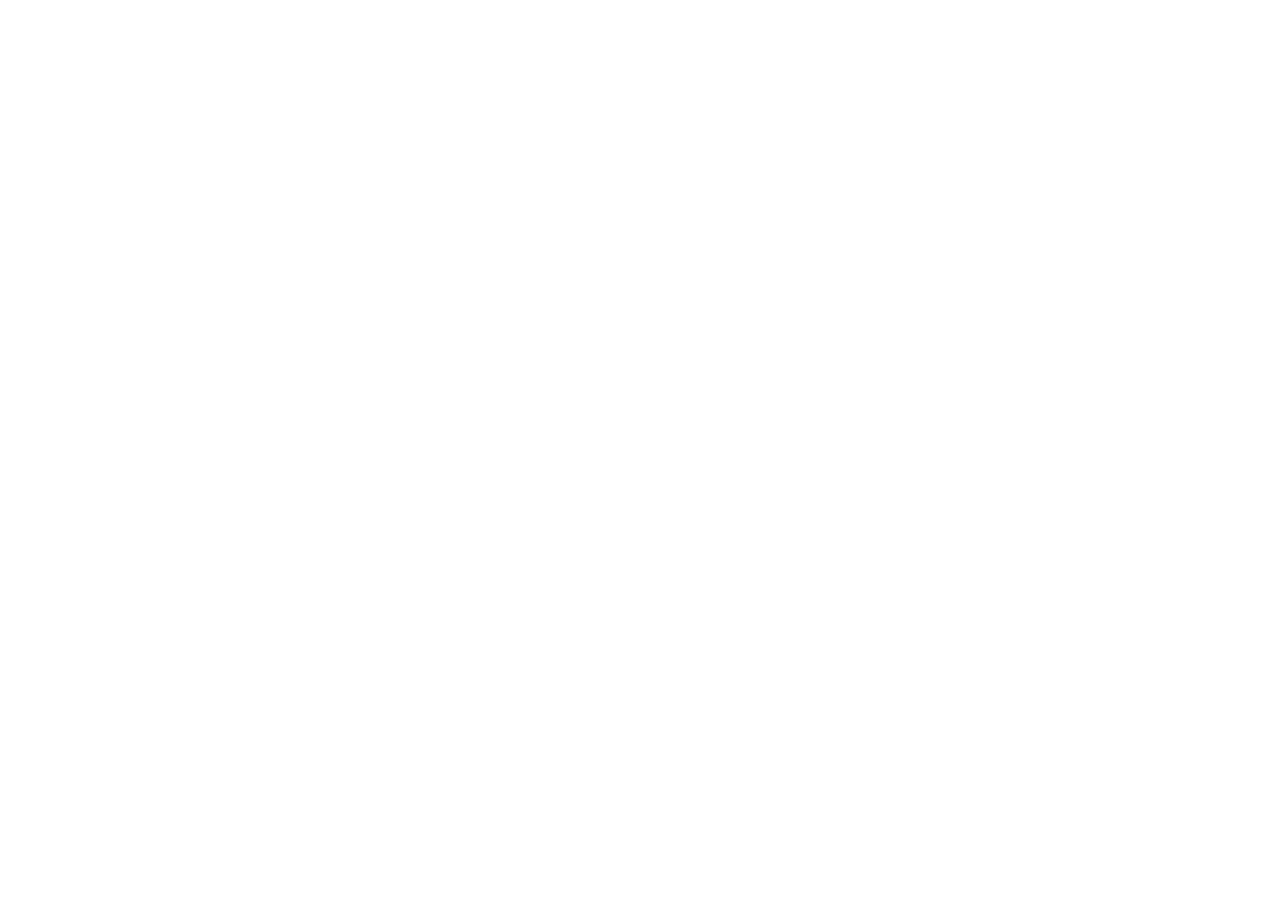
==== index.html @ a9b08d6e "Start: Project" ====
<!DOCTYPE html>
<html lang="en">
  <head>
    <meta charset="UTF-8" />
    <meta name="viewport" content="width=device-width, initial-scale=1.0" />
    <title>world-peas</title>
    <link rel="stylesheet" href="assets/styles/main.css">
  </head>
  <body>

  </body>
</html>
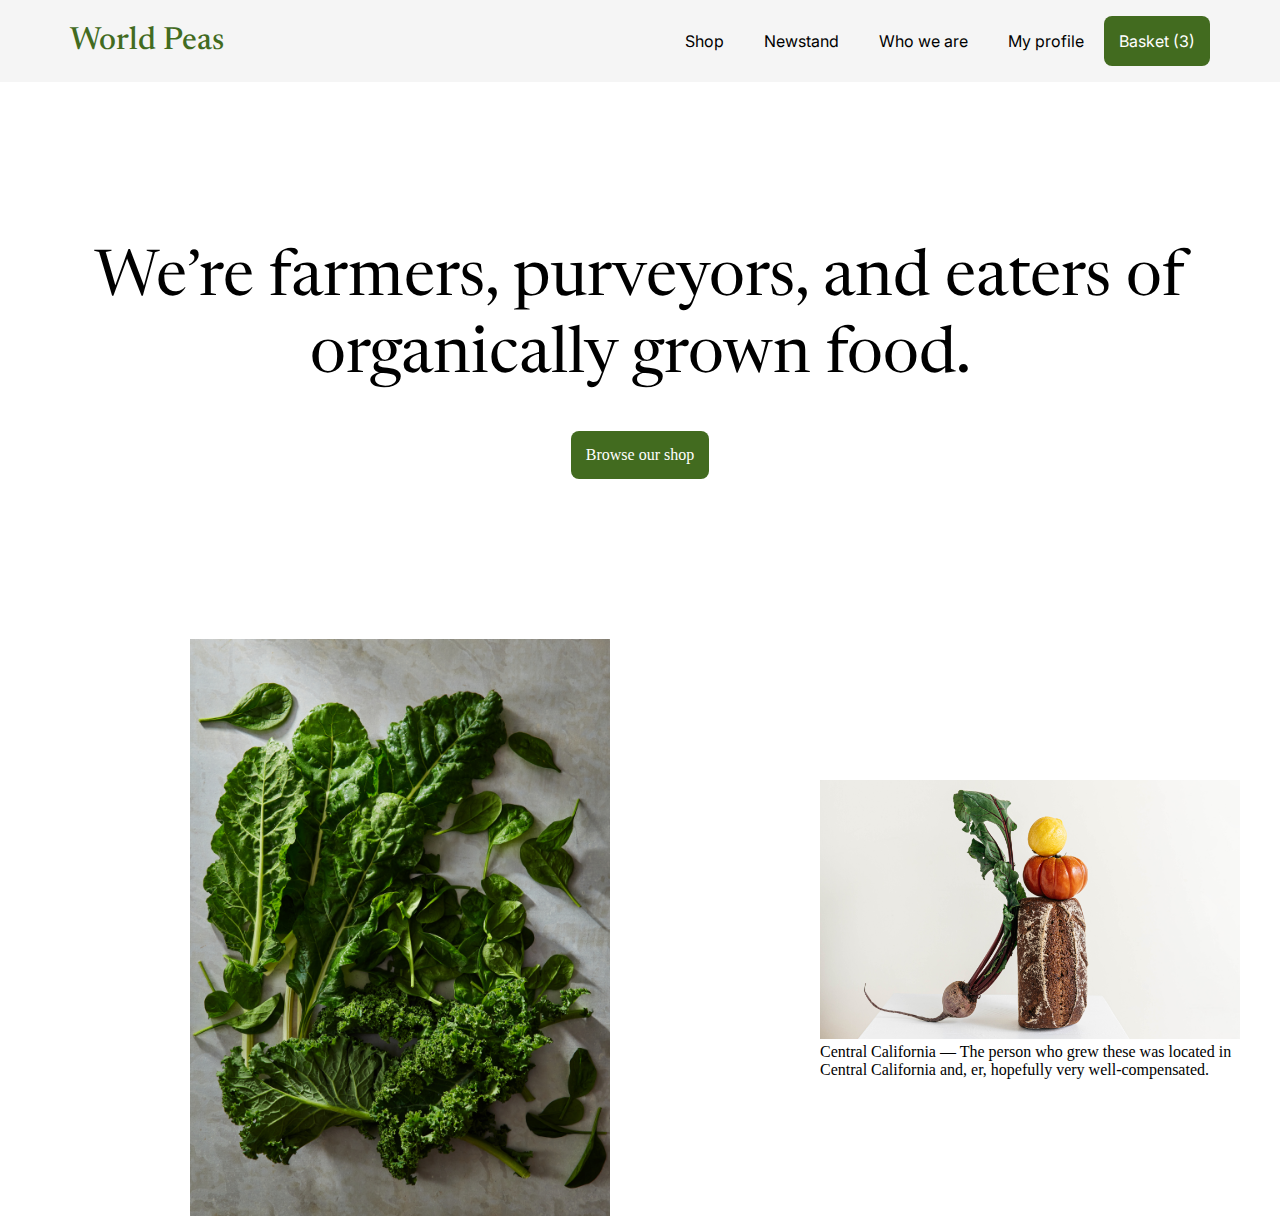
==== commit 038c7e13: "Add: Header and Hero and Gallary Sections" ====
--- a/index.html
+++ b/index.html
@@ -3,10 +3,60 @@
   <head>
     <meta charset="UTF-8" />
     <meta name="viewport" content="width=device-width, initial-scale=1.0" />
-    <title>world-peas</title>
-    <link rel="stylesheet" href="assets/styles/main.css">
+    <title>world peas</title>
+    <link rel="preconnect" href="https://fonts.googleapis.com" />
+    <link rel="preconnect" href="https://fonts.gstatic.com" crossorigin />
+    <link
+      href="https://fonts.googleapis.com/css2?family=Host+Grotesk:ital,wght@0,300..800;1,300..800&family=Montserrat:ital,wght@0,100..900;1,100..900&family=Newsreader:ital,opsz,wght@0,6..72,200..800;1,6..72,200..800&family=Roboto:ital,wght@0,100;0,300;0,400;0,500;0,700;0,900;1,100;1,300;1,400;1,500;1,700;1,900&family=Work+Sans:ital,wght@0,100..900;1,100..900&display=swap"
+      rel="stylesheet"
+    />
+    <!-- google-fonts -->
+    <link rel="preconnect" href="https://fonts.googleapis.com" />
+    <link rel="preconnect" href="https://fonts.gstatic.com" crossorigin />
+    <link
+      href="https://fonts.googleapis.com/css2?family=Host+Grotesk:ital,wght@0,300..800;1,300..800&family=Inter:ital,opsz,wght@0,14..32,100..900;1,14..32,100..900&family=Montserrat:ital,wght@0,100..900;1,100..900&family=Newsreader:ital,opsz,wght@0,6..72,200..800;1,6..72,200..800&family=Roboto:ital,wght@0,100;0,300;0,400;0,500;0,700;0,900;1,100;1,300;1,400;1,500;1,700;1,900&family=Work+Sans:ital,wght@0,100..900;1,100..900&display=swap"
+      rel="stylesheet"
+    />
+    <link rel="stylesheet" href="assets/styles/main.css" />
   </head>
   <body>
-
+    <header>
+      <div class="container">
+        <a class="logo" href="#">World Peas</a>
+        <nav>
+          <ul>
+            <li><a href="#">Shop</a></li>
+            <li><a href="#">Newstand</a></li>
+            <li><a href="#">Who we are</a></li>
+            <li><a href="#">My profile</a></li>
+            <li>
+              <a class="basket-btn" href="#">Basket <span>(3)</span></a>
+            </li>
+          </ul>
+        </nav>
+      </div>
+    </header>
+    <main>
+      <section class="hero">
+        <div class="container">
+          <h1>
+            We’re farmers, purveyors, and eaters of organically grown food.
+          </h1>
+          <a class="btn" href="#">Browse our shop</a>
+        </div>
+      </section>
+      <div class="gallery">
+        <div class="lettuce">
+          <img src="assets/images/lettuce.webp" alt="lettuce plant" />
+        </div>
+        <figure>
+          <img src="assets/images/banger.webp" alt="banger plant" />
+          <figcaption>
+            Central California — The person who grew these was located in
+            Central California and, er, hopefully very well-compensated.
+          </figcaption>
+        </figure>
+      </div>
+    </main>
   </body>
-</html>+</html>
--- a/assets/styles/main.css
+++ b/assets/styles/main.css
@@ -0,0 +1,131 @@
+* {
+  padding: 0;
+  margin: 0;
+  box-sizing: border-box;
+}
+:root {
+  --green-color: #426b1f;
+  --white-color: white;
+  --black-color: black;
+  --border-color: #e6e6e6;
+  --card-color: #fafaf5;
+}
+.container {
+  padding: 0 15px;
+  margin: auto;
+}
+@media (min-width: 1200px) {
+  .container {
+    width: 1170px;
+  }
+}
+a {
+  text-decoration: none;
+}
+ul {
+  list-style: none;
+}
+section {
+  padding: 80px 0;
+}
+.btn {
+  padding: 15px;
+  border-radius: 8px;
+  background-color: var(--green-color);
+  color: var(--white-color);
+}
+img {
+  max-width: 100%;
+}
+header {
+  background-color: whitesmoke;
+  position: sticky;
+  top: 0;
+  padding: 25px;
+}
+header .container {
+  display: flex;
+  justify-content: space-between;
+  align-items: center;
+}
+header .container .logo {
+  font-family: "Newsreader", serif;
+  font-size: 32px;
+  font-weight: 500;
+  letter-spacing: -1%;
+  color: var(--green-color);
+}
+header .container ul {
+  display: flex;
+}
+header .container ul li a {
+  padding: 0 20px;
+  font-family: "Inter", sans-serif;
+  font-size: 16px;
+  font-weight: 400;
+  color: var(--black-color);
+}
+header .container ul li .basket-btn {
+  padding: 15px;
+  border-radius: 8px;
+  background-color: var(--green-color);
+  color: var(--white-color);
+}
+@media (max-width: 991px) {
+  nav {
+    display: none;
+  }
+}
+.hero .container {
+  text-align: center;
+  padding-top: 80px;
+  padding-bottom: 80px;
+}
+.hero .container h1 {
+  font-family: "Newsreader", serif;
+  font-size: 64px;
+  font-weight: 400;
+  line-height: 76.8px;
+  letter-spacing: -2%;
+}
+.hero .container a {
+  display: block;
+  width: fit-content;
+  margin: 35px auto 0 auto;
+}
+.gallery {
+  display: flex;
+  align-items: center;
+  flex-wrap: wrap;
+  gap: 20px;
+}
+.gallery .lettuce {
+  width: 420px;
+  margin-left: 190px;
+}
+.gallery figure {
+  width: 720px;
+  margin-left: 70px;
+}
+/* mobile */
+@media (max-width: 450px) {
+  .gallery {
+    justify-content: center;
+  }
+  .gallery .lettuce {
+    margin: 0;
+  }
+  .gallery figure {
+    margin: 0;
+  }
+  .gallery figure figcaption {
+    text-align: center;
+  }
+}
+
+@media (min-width: 768px) {
+  .gallery figure {
+    width: 420px;
+    margin-left: 190px;
+  }
+}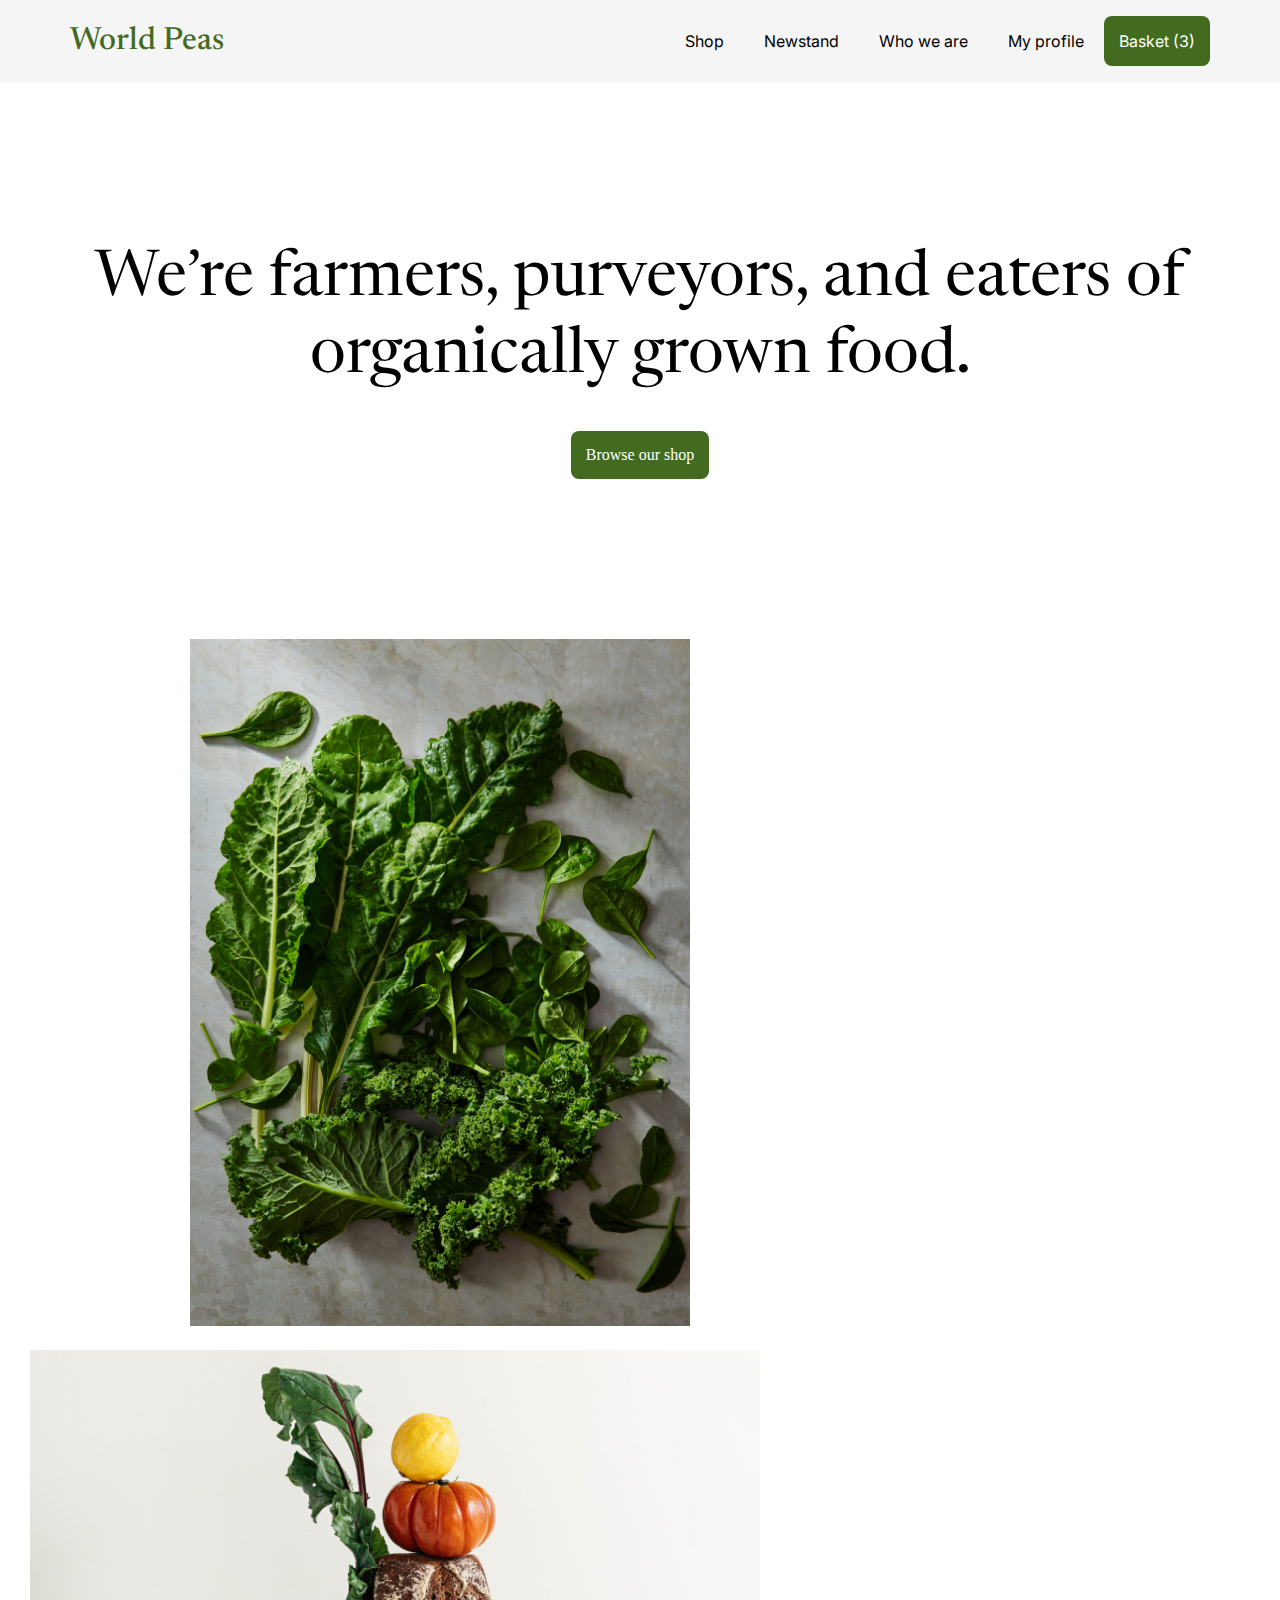
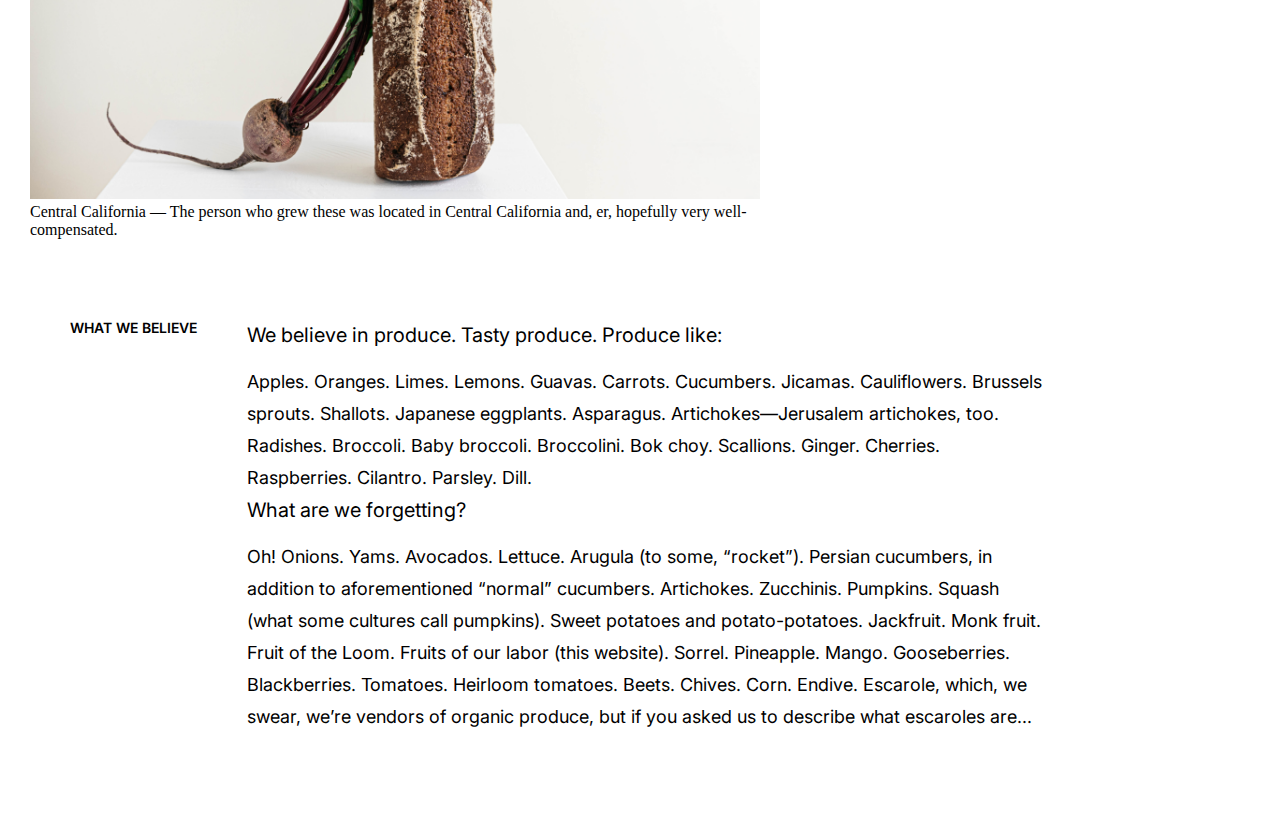
==== commit 5cf2d56c: "Modified On Gallery Section And Create Article Content" ====
--- a/index.html
+++ b/index.html
@@ -30,7 +30,7 @@
             <li><a href="#">Who we are</a></li>
             <li><a href="#">My profile</a></li>
             <li>
-              <a class="basket-btn" href="#">Basket <span>(3)</span></a>
+              <a class="basket-btn" href="shopping.html">Basket <span>(3)</span></a>
             </li>
           </ul>
         </nav>
@@ -39,9 +39,7 @@
     <main>
       <section class="hero">
         <div class="container">
-          <h1>
-            We’re farmers, purveyors, and eaters of organically grown food.
-          </h1>
+          <h1>We’re farmers, purveyors, and eaters of organically grown food.</h1>
           <a class="btn" href="#">Browse our shop</a>
         </div>
       </section>
@@ -51,12 +49,27 @@
         </div>
         <figure>
           <img src="assets/images/banger.webp" alt="banger plant" />
-          <figcaption>
-            Central California — The person who grew these was located in
-            Central California and, er, hopefully very well-compensated.
-          </figcaption>
+          <figcaption>Central California — The person who grew these was located in Central California and, er, hopefully very well-compensated.</figcaption>
         </figure>
       </div>
+      <article>
+        <div class="container">
+          <h2>WHAT WE BELIEVE</h2>
+          <div class="content">
+            <h3>We believe in produce. Tasty produce. Produce like:</h3>
+            <p>
+              Apples. Oranges. Limes. Lemons. Guavas. Carrots. Cucumbers. Jicamas. Cauliflowers. Brussels sprouts. Shallots. Japanese eggplants. Asparagus. Artichokes—Jerusalem artichokes, too.
+              Radishes. Broccoli. Baby broccoli. Broccolini. Bok choy. Scallions. Ginger. Cherries. Raspberries. Cilantro. Parsley. Dill.
+            </p>
+            <h3>What are we forgetting?</h3>
+            <p>
+              Oh! Onions. Yams. Avocados. Lettuce. Arugula (to some, “rocket”). Persian cucumbers, in addition to aforementioned “normal” cucumbers. Artichokes. Zucchinis. Pumpkins. Squash (what some
+              cultures call pumpkins). Sweet potatoes and potato-potatoes. Jackfruit. Monk fruit. Fruit of the Loom. Fruits of our labor (this website). Sorrel. Pineapple. Mango. Gooseberries.
+              Blackberries. Tomatoes. Heirloom tomatoes. Beets. Chives. Corn. Endive. Escarole, which, we swear, we’re vendors of organic produce, but if you asked us to describe what escaroles are...
+            </p>
+          </div>
+        </div>
+      </article>
     </main>
   </body>
 </html>
--- a/assets/styles/main.css
+++ b/assets/styles/main.css
@@ -100,15 +100,51 @@
   gap: 20px;
 }
 .gallery .lettuce {
-  width: 420px;
+  width: 500px;
   margin-left: 190px;
 }
 .gallery figure {
-  width: 720px;
-  margin-left: 70px;
+  width: 730px;
+  margin-left: 30px;
+}
+article .container {
+  display: flex;
+  flex-wrap: wrap;
+  padding-top: 80px;
+  padding-bottom: 80px;
+}
+article .container h2 {
+  font-family: "Inter", sans-serif;
+  font-size: 14px;
+  font-weight: 600;
+}
+.content {
+  width: 800px;
+  margin-left: 50px;
+}
+.content h3 {
+  font-family: "Inter", sans-serif;
+  font-size: 20px;
+  font-weight: normal;
+  line-height: 32px;
+
+  margin-bottom: 15px;
+}
+.content p {
+  font-family: "Inter", sans-serif;
+  font-size: 18px;
+  font-weight: 400;
+  line-height: 32px;
 }
 /* mobile */
 @media (max-width: 450px) {
+  .hero .container h1 {
+    font-family: "Newsreader", serif;
+    font-size: 25px;
+    font-weight: 600;
+    line-height: 1.6;
+    letter-spacing: -2%;
+  }
   .gallery {
     justify-content: center;
   }
@@ -120,12 +156,25 @@
   }
   .gallery figure figcaption {
     text-align: center;
+    margin-top: 10px;
+    line-height: 1.8;
+  }
+  article .container {
+    text-align: center;
+  }
+  article .container h2 {
+    width: 100%;
+    font-size: 22px;
+    margin-bottom: 20px;
+  }
+  .content {
+    margin: 0;
+  }
+  .content h3 {
+    font-size: 19px;
+    margin: 20px 0;
+  }
+  .content p {
+    font-size: 16px;
   }
 }
-
-@media (min-width: 768px) {
-  .gallery figure {
-    width: 420px;
-    margin-left: 190px;
-  }
-}